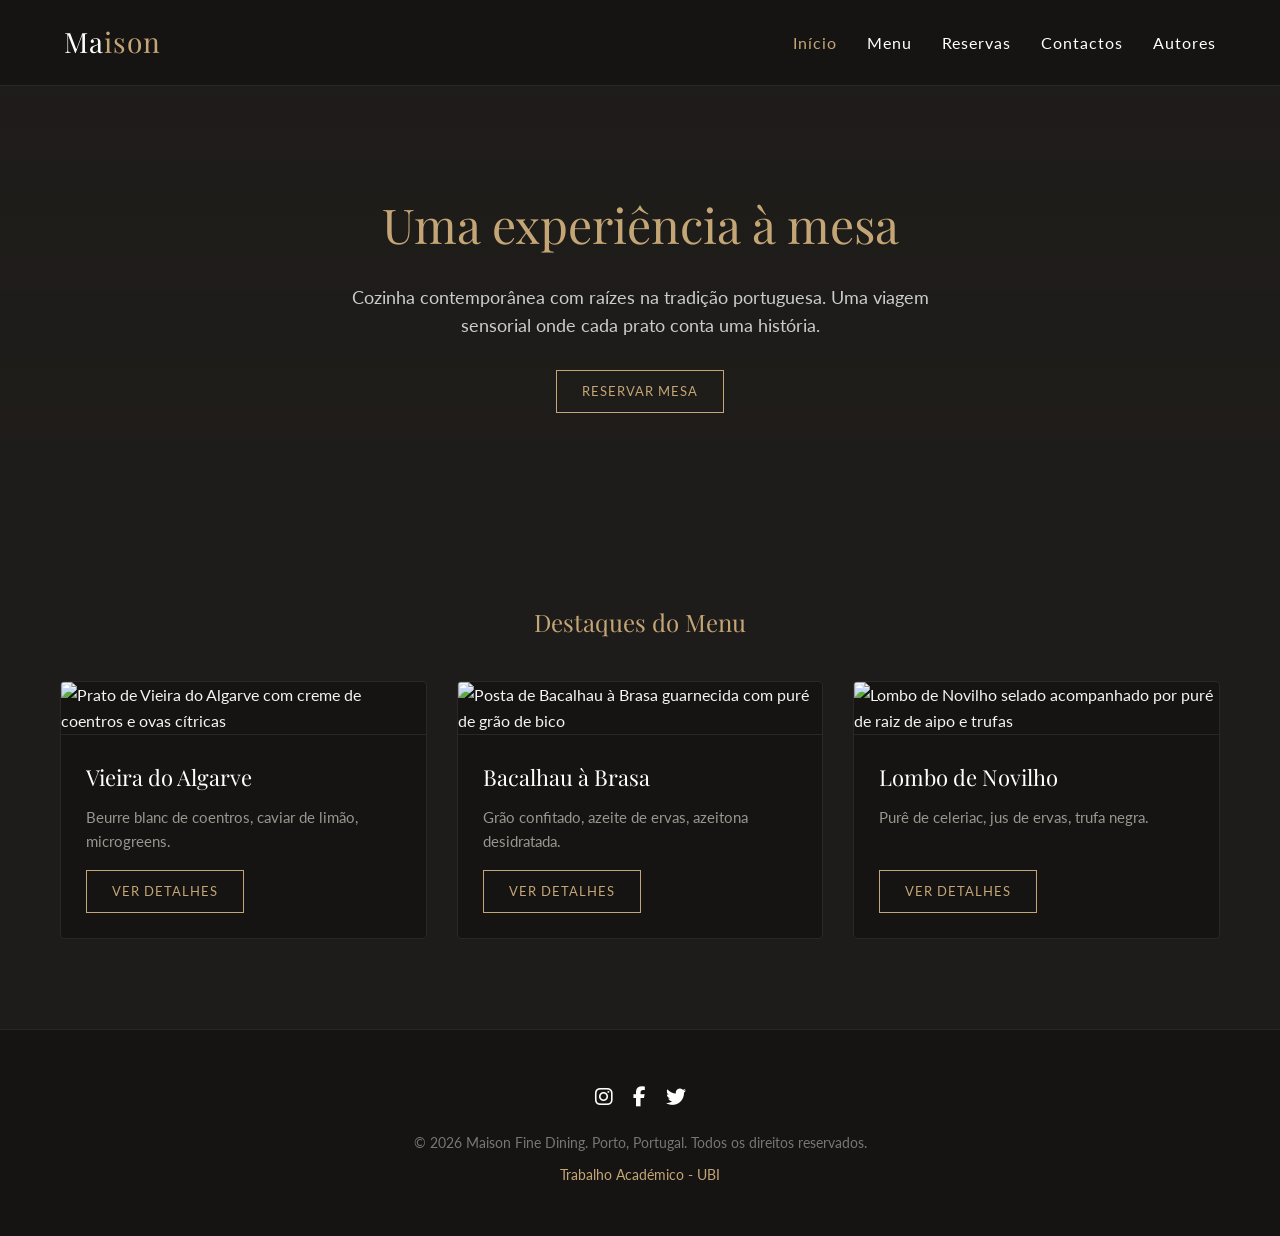
==== index.html @ 3df348e3 "Add files via upload" ====
<!DOCTYPE html>
<html lang="pt-PT">
<head>
    <script async src="https://www.googletagmanager.com/gtag/js?id=G-XXXXXXXXXX"></script>
    <script>
      window.dataLayer = window.dataLayer || [];
      function gtag(){dataLayer.push(arguments);}
      gtag('js', new Date());
      gtag('config', 'G-XXXXXXXXXX');
    </script>

    <meta charset="UTF-8">
    <meta name="viewport" content="width=device-width, initial-scale=1.0">
    <title>Maison | Início</title>
    <link rel="stylesheet" href="style.css">
    <link rel="stylesheet" href="https://cdnjs.cloudflare.com/ajax/libs/font-awesome/6.4.0/css/all.min.css">
</head>
<body>
    <a href="#conteudo-principal" class="skip-link">Pular para o conteúdo principal</a>

    <header role="banner">
        <a href="index.html" class="logo" aria-label="Maison - Página Inicial">Ma<span>ison</span></a>
        <nav role="navigation" aria-label="Menu principal">
            <ul>
                <li><a href="index.html" class="active" aria-current="page">Início</a></li>
                <li><a href="menu.html">Menu</a></li>
                <li><a href="reservas.html">Reservas</a></li>
                <li><a href="contactos.html">Contactos</a></li>
                <li><a href="autores.html">Autores</a></li>
            </ul>
        </nav>
    </header>

    <main id="conteudo-principal" role="main">
        <section class="hero" aria-labelledby="hero-title">
            <h1 id="hero-title" class="gold">Uma experiência à mesa</h1>
            <p>Cozinha contemporânea com raízes na tradição portuguesa. Uma viagem sensorial onde cada prato conta uma história.</p>
            <a href="reservas.html" class="btn">Reservar Mesa</a>
        </section>

        <div class="container">
            <h2 class="gold" style="text-align:center; margin-bottom: 20px;">Destaques do Menu</h2>
            <div class="grid">
                <div class="card">
                    <img src="Imagens/vieira.jpg" alt="Prato de Vieira do Algarve com creme de coentros e ovas cítricas">
                    <div class="card-content">
                        <h3>Vieira do Algarve</h3>
                        <p>Beurre blanc de coentros, caviar de limão, microgreens.</p>
                        <a href="detalhes.html?prato=vieira" class="btn" aria-label="Ver detalhes sobre Vieira do Algarve">Ver Detalhes</a>
                    </div>
                </div>
                <div class="card">
                    <img src="Imagens/bacalhau.png" alt="Posta de Bacalhau à Brasa guarnecida com puré de grão de bico">
                    <div class="card-content">
                        <h3>Bacalhau à Brasa</h3>
                        <p>Grão confitado, azeite de ervas, azeitona desidratada.</p>
                        <a href="detalhes.html?prato=bacalhau" class="btn" aria-label="Ver detalhes sobre Bacalhau à Brasa">Ver Detalhes</a>
                    </div>
                </div>
                <div class="card">
                    <img src="Imagens/novilho.jpg" alt="Lombo de Novilho selado acompanhado por puré de raiz de aipo e trufas">
                    <div class="card-content">
                        <h3>Lombo de Novilho</h3>
                        <p>Purê de celeriac, jus de ervas, trufa negra.</p>
                        <a href="detalhes.html?prato=lombo" class="btn" aria-label="Ver detalhes sobre Lombo de Novilho">Ver Detalhes</a>
                    </div>
                </div>
            </div>
        </div>
    </main>

    <footer role="contentinfo">
        <ul class="social-menu" aria-label="Canais sociais e redes">
            <li><a href="#" aria-label="Siga-nos no Instagram"><i class="fab fa-instagram" aria-hidden="true"></i></a></li>
            <li><a href="#" aria-label="Siga-nos no Facebook"><i class="fab fa-facebook-f" aria-hidden="true"></i></a></li>
            <li><a href="#" aria-label="Siga-nos no Twitter"><i class="fab fa-twitter" aria-hidden="true"></i></a></li>
        </ul>
        <p class="footer-text">© 2026 Maison Fine Dining. Porto, Portugal. Todos os direitos reservados.</p>
        <p class="footer-text" style="margin-top: 10px; color: #C4A676;">Trabalho Académico - UBI</p>
    </footer>
</body>
</html>
---- style.css ----
@import url('https://fonts.googleapis.com/css2?family=Lato:wght@300;400&family=Playfair+Display:ital,wght@0,400;0,600;1,400&display=swap');

/* =========================================
   CONFIGURAÇÕES BASE & ACESSIBILIDADE
   ========================================= */
* { 
    margin: 0; 
    padding: 0; 
    box-sizing: border-box; 
}

html {
    font-size: 16px; /* Tamanho base de fonte acessível de acordo com as diretrizes */
    scroll-behavior: smooth;
}

body { 
    font-family: 'Lato', sans-serif; 
    background-color: #1E1C1A; /* Fundo escuro suave fiel ao Figma */
    color: #F4F4F4; 
    line-height: 1.6; 
}

h1, h2, h3, h4 { 
    font-family: 'Playfair Display', serif; 
    font-weight: normal; 
}

.gold { 
    color: #C4A676; 
}

/* Foco visível para navegação via teclado (Acessibilidade) */
a:focus, button:focus, input:focus, textarea:focus, select:focus {
    outline: 3px solid #C4A676;
    outline-offset: 3px;
}

/* Link de salto oculto que aparece apenas via foco de teclado */
.skip-link {
    position: absolute;
    top: -100px;
    left: 0;
    background: #C4A676;
    color: #151413;
    padding: 10px 20px;
    z-index: 10000;
    transition: top 0.3s ease;
    text-decoration: none;
    font-weight: bold;
    text-transform: uppercase;
    font-size: 14px;
}

.skip-link:focus {
    top: 0;
}

/* =========================================
   LAYOUT & COMPONENTES
   ========================================= */
/* Navbar */
header { 
    display: flex; 
    justify-content: space-between; 
    align-items: center; 
    padding: 20px 5%; 
    background-color: #151413; 
    border-bottom: 1px solid #2A2825; 
    position: sticky; 
    top: 0; 
    z-index: 1000; 
}

.logo { 
    font-size: 28px; 
    font-family: 'Playfair Display', serif; 
    color: #fff; 
    text-decoration: none; 
    letter-spacing: 1px; 
}

.logo span { 
    color: #C4A676; 
}

nav ul { 
    list-style: none; 
    display: flex; 
    gap: 30px; 
}

nav a { 
    color: #fff; 
    text-decoration: none; 
    font-size: 16px; 
    letter-spacing: 1px; 
    transition: color 0.3s; 
}

nav a:hover, nav a.active { 
    color: #C4A676; 
}

/* Hero Section */
.hero {
    text-align: center;
    padding: 100px 20px;
    background: linear-gradient(rgba(30,28,26,0.8), rgba(30,28,26,0.9)), url('Imagens/hero-bg.jpg') no-repeat center center/cover;
    margin-bottom: 50px;
}

.hero h1 {
    font-size: 48px;
    margin-bottom: 20px;
}

.hero p {
    font-size: 18px;
    max-width: 600px;
    margin: 0 auto 30px auto;
    color: #ccc;
}

/* Content Container */
.container { 
    max-width: 1200px; 
    margin: 0 auto; 
    padding: 40px 20px; 
}

/* Grid & Cards */
.grid { 
    display: grid; 
    grid-template-columns: repeat(auto-fit, minmax(300px, 1fr)); 
    gap: 30px; 
    margin-top: 40px;
}

.card { 
    background: #151413; 
    border: 1px solid #2A2825; 
    border-radius: 4px; 
    overflow: hidden; 
    transition: transform 0.3s;
}

.card:hover {
    transform: translateY(-5px);
}

.card img { 
    width: 100%; 
    height: 250px; 
    object-fit: cover; 
    border-bottom: 1px solid #2A2825;
}

.card-content { 
    padding: 25px; 
}

.card-content h3 { 
    font-size: 22px; 
    margin-bottom: 10px; 
    color: #fff;
}

.card-content p { 
    color: #9A958E; 
    font-size: 15px; 
    margin-bottom: 20px;
    height: 45px;
    overflow: hidden;
}

.price {
    display: block;
    font-size: 18px;
    font-weight: bold;
    margin-bottom: 15px;
}

/* Botões */
.btn { 
    display: inline-block; 
    background: transparent; 
    color: #C4A676; 
    border: 1px solid #C4A676; 
    padding: 10px 25px; 
    text-decoration: none; 
    text-transform: uppercase; 
    font-size: 13px; 
    letter-spacing: 1px; 
    transition: all 0.3s; 
}

.btn:hover { 
    background: #C4A676; 
    color: #151413; 
}

/* Formulários & Contactos */
.contact-wrapper { 
    display: grid; 
    grid-template-columns: 1fr 1fr; 
    gap: 50px; 
    align-items: start; 
}

.form-group { 
    margin-bottom: 20px; 
    text-align: left;
}

.form-group label { 
    display: block; 
    margin-bottom: 8px; 
    color: #C4A676; 
    font-size: 14px; 
    text-transform: uppercase; 
    letter-spacing: 1px;
}

.form-group input, .form-group textarea, .form-group select { 
    width: 100%; 
    padding: 12px; 
    background: #151413; 
    border: 1px solid #2A2825; 
    color: #fff; 
    font-family: 'Lato', sans-serif; 
    font-size: 16px;
}

.form-group input:focus, .form-group textarea:focus, .form-group select:focus { 
    border-color: #C4A676; 
}

.map-container iframe { 
    width: 100%; 
    height: 100%; 
    min-height: 400px; 
    border: none; 
    filter: grayscale(100%) invert(90%) contrast(1.2); 
}

/* Detalhes do Item */
.detail-wrapper { 
    display: grid; 
    grid-template-columns: 1fr 1fr; 
    gap: 50px; 
    align-items: start; 
    margin-top: 30px;
}

.detail-img { 
    width: 100%; 
    border: 1px solid #C4A676; 
}

.multimedia-section { 
    margin-top: 50px; 
    text-align: center; 
}

.multimedia-section iframe, .multimedia-section video { 
    width: 100%; 
    max-width: 800px; 
    height: 450px; 
    border: 1px solid #2A2825; 
}

/* Lista de Ingredientes */
#detalhe-ingredientes {
    list-style: none;
    margin-top: 20px;
}
#detalhe-ingredientes li {
    margin-bottom: 10px;
    color: #ccc;
}

/* Footer & Redes Sociais */
footer { 
    background: #151413; 
    padding: 50px 20px; 
    text-align: center; 
    border-top: 1px solid #2A2825; 
    margin-top: 50px; 
}

.social-menu { 
    display: flex; 
    justify-content: center; 
    gap: 20px; 
    list-style: none; 
    margin-bottom: 20px; 
}

.social-menu a {
    color: #fff;
    font-size: 20px;
    transition: color 0.3s;
}

.social-menu a:hover {
    color: #C4A676;
}

.footer-text { 
    font-size: 14px; 
    color: #7a7570; 
}
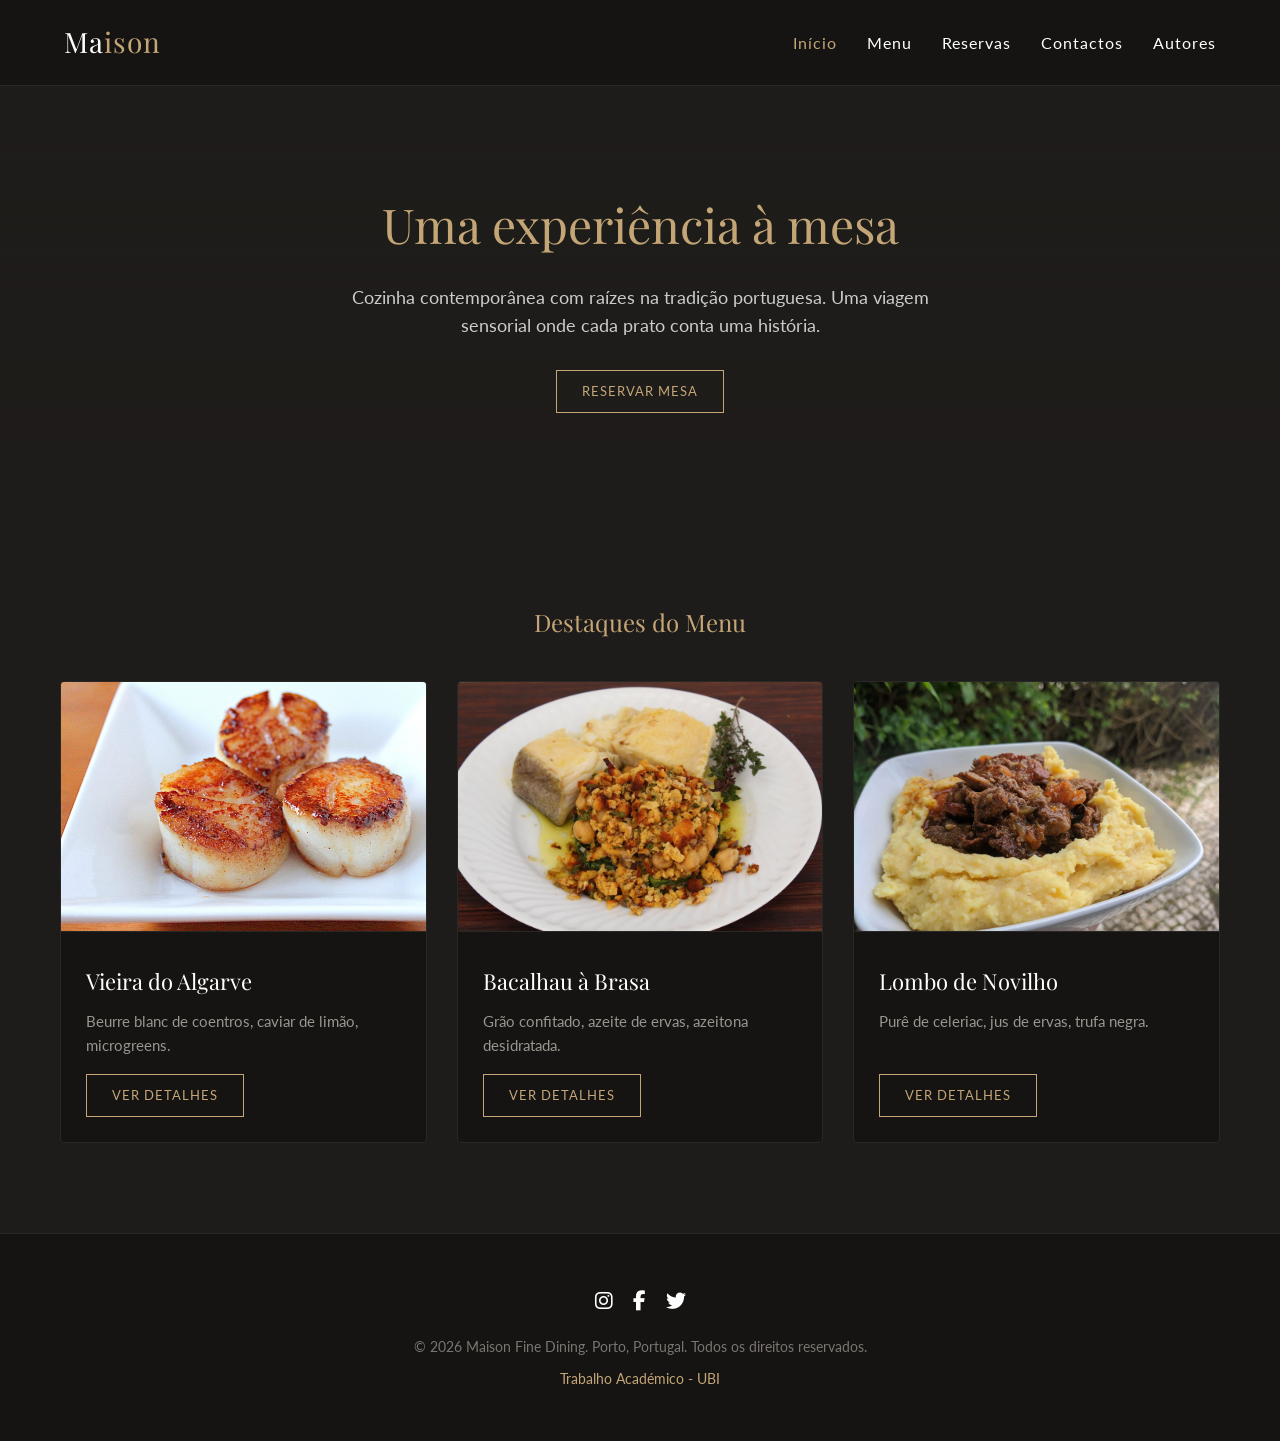
==== commit e7578712: "Add files via upload" ====
--- a/index.html
+++ b/index.html
@@ -8,6 +8,15 @@
       gtag('js', new Date());
       gtag('config', 'G-XXXXXXXXXX');
     </script>
+    <!-- Google tag (gtag.js) -->
+<script async src="https://www.googletagmanager.com/gtag/js?id=G-B9NK9G7WFR"></script>
+<script>
+  window.dataLayer = window.dataLayer || [];
+  function gtag(){dataLayer.push(arguments);}
+  gtag('js', new Date());
+
+  gtag('config', 'G-B9NK9G7WFR');
+</script>
 
     <meta charset="UTF-8">
     <meta name="viewport" content="width=device-width, initial-scale=1.0">
